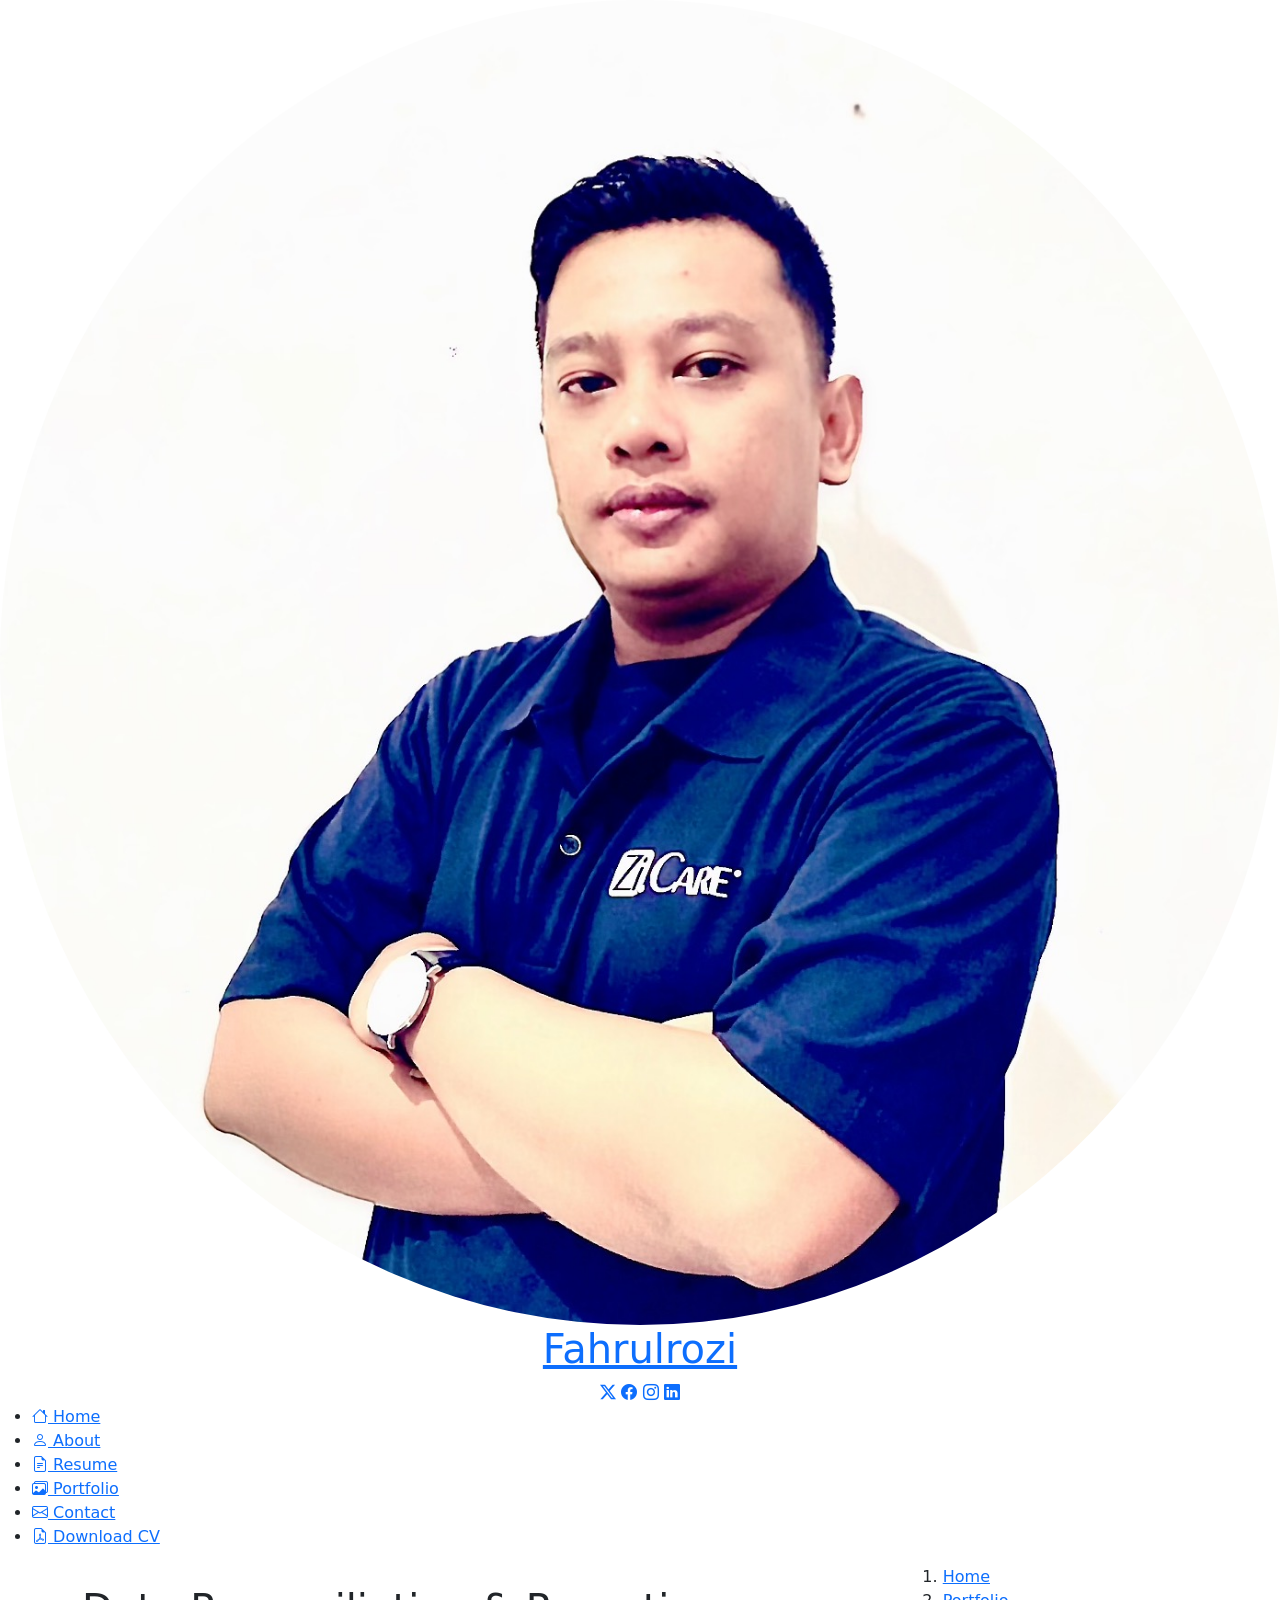
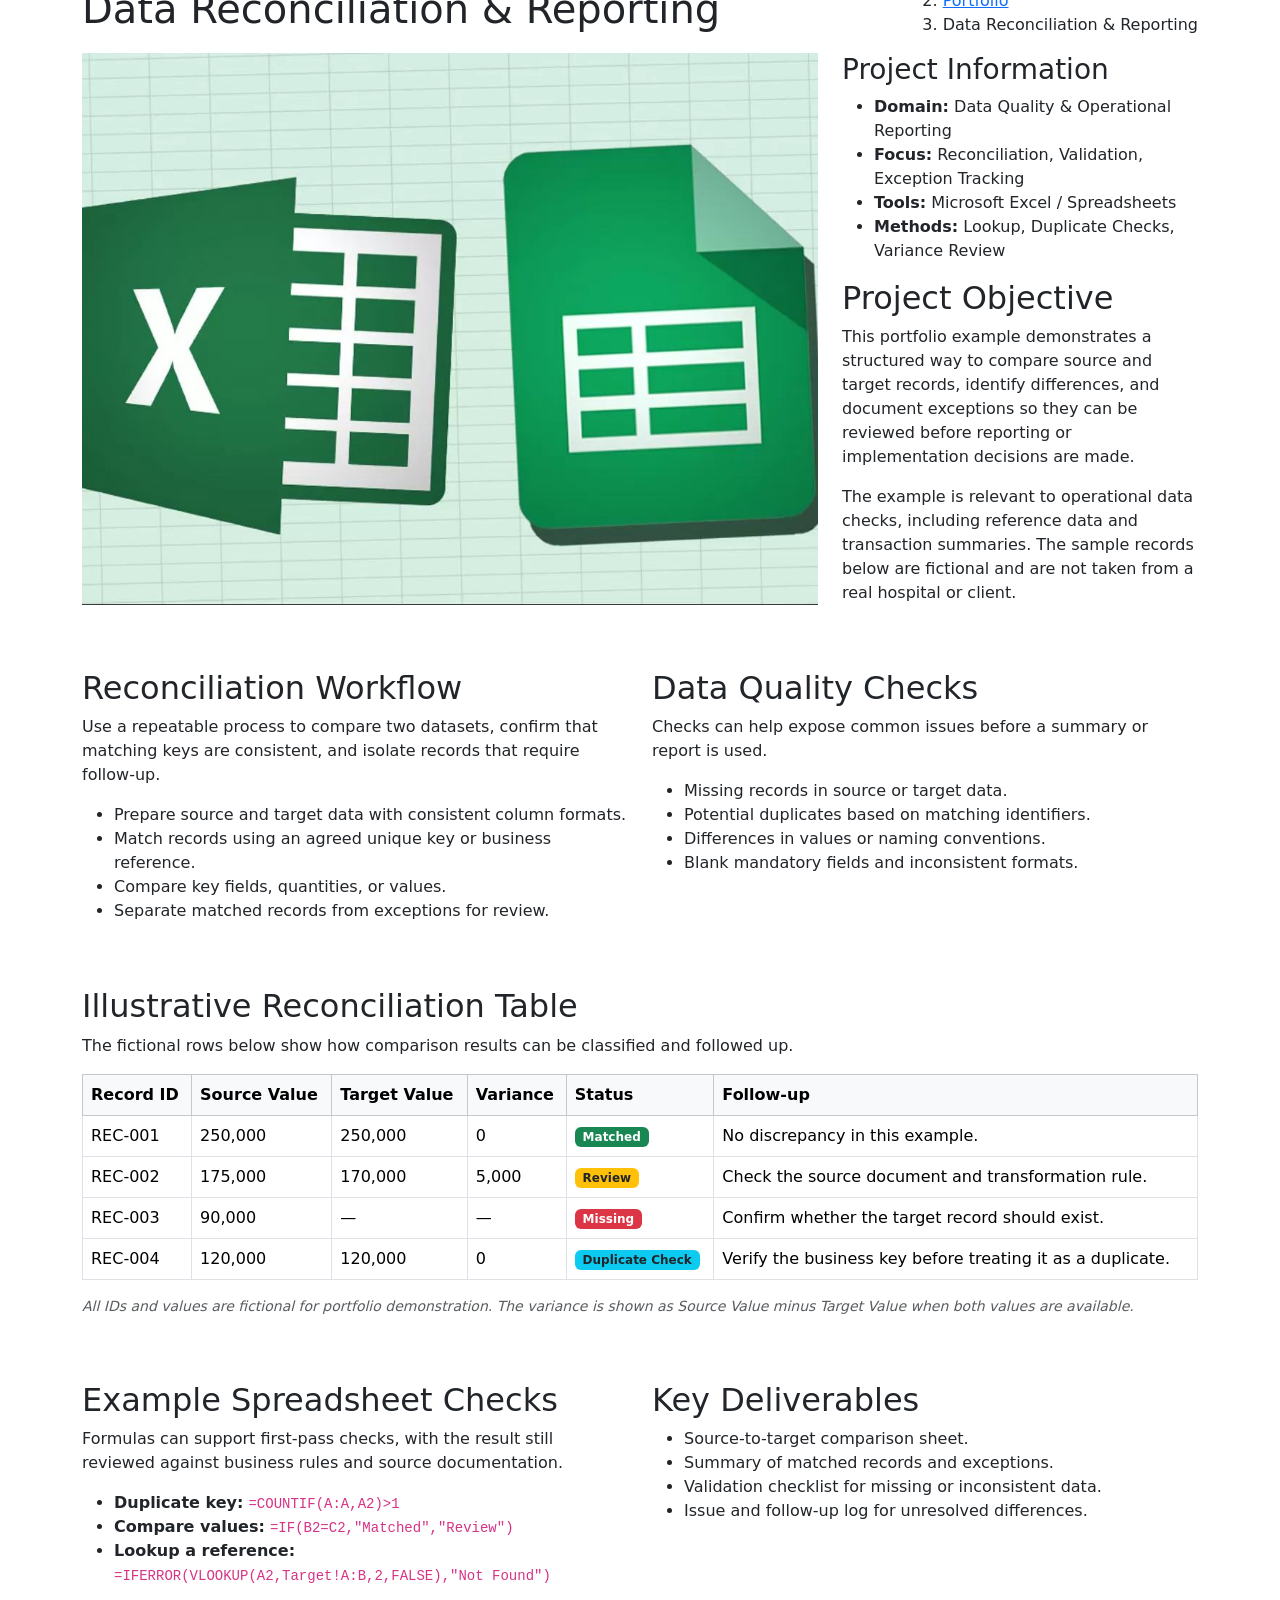
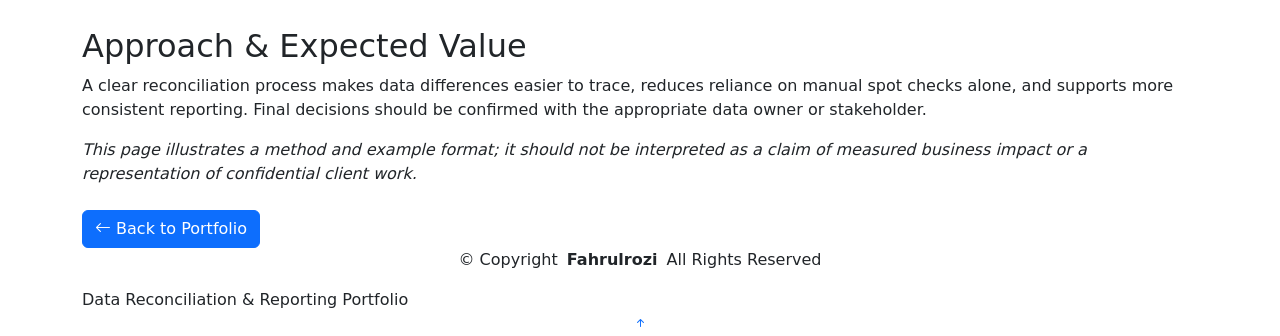
==== portfolio-details-data-reconciliation-reporting.html @ 9fb0274e "Update Excel card to data reconciliation reporting" ====
<!DOCTYPE html>
<html lang="en">
<head>
  <meta charset="utf-8">
  <meta content="width=device-width, initial-scale=1.0" name="viewport">
  <title>Data Reconciliation &amp; Reporting | Fahrulrozi</title>
  <meta name="description" content="Portfolio example covering spreadsheet-based data reconciliation, exception tracking, duplicate checks, and operational reporting.">
  <meta name="keywords" content="Data Reconciliation, Excel, Spreadsheet Analysis, Data Validation, Healthcare IT, Reporting">
  <link href="assets/img/favicon.png" rel="icon">
  <link href="assets/img/apple-touch-icon.png" rel="apple-touch-icon">
  <link href="https://fonts.googleapis.com" rel="preconnect">
  <link href="https://fonts.gstatic.com" rel="preconnect" crossorigin>
  <link href="https://fonts.googleapis.com/css2?family=Roboto:wght@100;300;400;500;700;900&family=Poppins:wght@300;400;500;600;700&family=Raleway:wght@300;400;500;600;700&display=swap" rel="stylesheet">
  <link href="assets/vendor/bootstrap/css/bootstrap.min.css" rel="stylesheet">
  <link href="assets/vendor/bootstrap-icons/bootstrap-icons.css" rel="stylesheet">
  <link href="assets/vendor/aos/aos.css" rel="stylesheet">
  <link href="assets/vendor/glightbox/css/glightbox.min.css" rel="stylesheet">
  <link href="assets/vendor/swiper/swiper-bundle.min.css" rel="stylesheet">
  <link href="assets/css/main.css" rel="stylesheet">
</head>
<body class="portfolio-details-page">
  <header id="header" class="header dark-background d-flex flex-column">
    <i class="header-toggle d-xl-none bi bi-list"></i>
    <div class="profile-img">
      <img src="assets/img/my-profile-img.jpg" alt="Fahrulrozi" class="img-fluid rounded-circle">
    </div>
    <a href="index.html" class="logo d-flex align-items-center justify-content-center"><h1 class="sitename">Fahrulrozi</h1></a>
    <div class="social-links text-center">
      <a href="https://x.com/fahrulrozhee" class="twitter" aria-label="X"><i class="bi bi-twitter-x"></i></a>
      <a href="https://www.facebook.com/Fahrulr0zii/" class="facebook" aria-label="Facebook"><i class="bi bi-facebook"></i></a>
      <a href="https://www.instagram.com/fahrul_r0zii/" class="instagram" aria-label="Instagram"><i class="bi bi-instagram"></i></a>
      <a href="https://www.linkedin.com/in/fahrulrozi-621724a4/" class="linkedin" aria-label="LinkedIn"><i class="bi bi-linkedin"></i></a>
    </div>
    <nav id="navmenu" class="navmenu">
      <ul>
        <li><a href="index.html#hero"><i class="bi bi-house navicon"></i> Home</a></li>
        <li><a href="index.html#about"><i class="bi bi-person navicon"></i> About</a></li>
        <li><a href="index.html#resume"><i class="bi bi-file-earmark-text navicon"></i> Resume</a></li>
        <li><a href="index.html#portfolio"><i class="bi bi-images navicon"></i> Portfolio</a></li>
        <li><a href="index.html#contact"><i class="bi bi-envelope navicon"></i> Contact</a></li>
        <li><a href="assets/CV - Fahrulrozi.pdf"><i class="bi bi-file-earmark-pdf navicon"></i> Download CV</a></li>
      </ul>
    </nav>
  </header>

  <main class="main">
    <div class="page-title dark-background">
      <div class="container d-lg-flex justify-content-between align-items-center">
        <h1 class="mb-2 mb-lg-0">Data Reconciliation &amp; Reporting</h1>
        <nav class="breadcrumbs"><ol><li><a href="index.html">Home</a></li><li><a href="index.html#portfolio">Portfolio</a></li><li class="current">Data Reconciliation &amp; Reporting</li></ol></nav>
      </div>
    </div>

    <section id="portfolio-details" class="portfolio-details section">
      <div class="container" data-aos="fade-up" data-aos-delay="100">
        <div class="row gy-4">
          <div class="col-lg-8">
            <div class="portfolio-details-slider swiper init-swiper">
              <script type="application/json" class="swiper-config">
                { "loop": false, "speed": 600, "slidesPerView": 1, "autoHeight": true, "pagination": { "el": ".swiper-pagination", "type": "bullets", "clickable": true } }
              </script>
              <div class="swiper-wrapper align-items-center">
                <div class="swiper-slide"><img src="assets/img/portfolio/excel.jpg" alt="Spreadsheet analysis cover" class="img-fluid"></div>
                <div class="swiper-slide"><img src="assets/img/portfolio/excel-1.jpg" alt="Spreadsheet example one" class="img-fluid"></div>
                <div class="swiper-slide"><img src="assets/img/portfolio/excel-2.jpg" alt="Spreadsheet example two" class="img-fluid"></div>
                <div class="swiper-slide"><img src="assets/img/portfolio/excel-3.jpg" alt="Spreadsheet example three" class="img-fluid"></div>
              </div>
              <div class="swiper-pagination"></div>
            </div>
          </div>

          <div class="col-lg-4">
            <div class="portfolio-info" data-aos="fade-up" data-aos-delay="200">
              <h3>Project Information</h3>
              <ul>
                <li><strong>Domain:</strong> Data Quality &amp; Operational Reporting</li>
                <li><strong>Focus:</strong> Reconciliation, Validation, Exception Tracking</li>
                <li><strong>Tools:</strong> Microsoft Excel / Spreadsheets</li>
                <li><strong>Methods:</strong> Lookup, Duplicate Checks, Variance Review</li>
              </ul>
            </div>
            <div class="portfolio-description" data-aos="fade-up" data-aos-delay="300">
              <h2>Project Objective</h2>
              <p>This portfolio example demonstrates a structured way to compare source and target records, identify differences, and document exceptions so they can be reviewed before reporting or implementation decisions are made.</p>
              <p>The example is relevant to operational data checks, including reference data and transaction summaries. The sample records below are fictional and are not taken from a real hospital or client.</p>
            </div>
          </div>
        </div>

        <div class="row gy-4 mt-4">
          <div class="col-lg-6"><div class="portfolio-description">
            <h2>Reconciliation Workflow</h2>
            <p>Use a repeatable process to compare two datasets, confirm that matching keys are consistent, and isolate records that require follow-up.</p>
            <ul>
              <li>Prepare source and target data with consistent column formats.</li>
              <li>Match records using an agreed unique key or business reference.</li>
              <li>Compare key fields, quantities, or values.</li>
              <li>Separate matched records from exceptions for review.</li>
            </ul>
          </div></div>
          <div class="col-lg-6"><div class="portfolio-description">
            <h2>Data Quality Checks</h2>
            <p>Checks can help expose common issues before a summary or report is used.</p>
            <ul>
              <li>Missing records in source or target data.</li>
              <li>Potential duplicates based on matching identifiers.</li>
              <li>Differences in values or naming conventions.</li>
              <li>Blank mandatory fields and inconsistent formats.</li>
            </ul>
          </div></div>
        </div>

        <div class="row gy-4 mt-4">
          <div class="col-12"><div class="portfolio-description">
            <h2>Illustrative Reconciliation Table</h2>
            <p>The fictional rows below show how comparison results can be classified and followed up.</p>
            <div class="table-responsive">
              <table class="table table-bordered table-hover align-middle">
                <thead class="table-light"><tr><th scope="col">Record ID</th><th scope="col">Source Value</th><th scope="col">Target Value</th><th scope="col">Variance</th><th scope="col">Status</th><th scope="col">Follow-up</th></tr></thead>
                <tbody>
                  <tr><td>REC-001</td><td>250,000</td><td>250,000</td><td>0</td><td><span class="badge bg-success">Matched</span></td><td>No discrepancy in this example.</td></tr>
                  <tr><td>REC-002</td><td>175,000</td><td>170,000</td><td>5,000</td><td><span class="badge bg-warning text-dark">Review</span></td><td>Check the source document and transformation rule.</td></tr>
                  <tr><td>REC-003</td><td>90,000</td><td>—</td><td>—</td><td><span class="badge bg-danger">Missing</span></td><td>Confirm whether the target record should exist.</td></tr>
                  <tr><td>REC-004</td><td>120,000</td><td>120,000</td><td>0</td><td><span class="badge bg-info text-dark">Duplicate Check</span></td><td>Verify the business key before treating it as a duplicate.</td></tr>
                </tbody>
              </table>
            </div>
            <p class="small text-muted"><em>All IDs and values are fictional for portfolio demonstration. The variance is shown as Source Value minus Target Value when both values are available.</em></p>
          </div></div>
        </div>

        <div class="row gy-4 mt-4">
          <div class="col-lg-6"><div class="portfolio-description">
            <h2>Example Spreadsheet Checks</h2>
            <p>Formulas can support first-pass checks, with the result still reviewed against business rules and source documentation.</p>
            <ul>
              <li><strong>Duplicate key:</strong> <code>=COUNTIF(A:A,A2)&gt;1</code></li>
              <li><strong>Compare values:</strong> <code>=IF(B2=C2,"Matched","Review")</code></li>
              <li><strong>Lookup a reference:</strong> <code>=IFERROR(VLOOKUP(A2,Target!A:B,2,FALSE),"Not Found")</code></li>
            </ul>
          </div></div>
          <div class="col-lg-6"><div class="portfolio-description">
            <h2>Key Deliverables</h2>
            <ul>
              <li>Source-to-target comparison sheet.</li>
              <li>Summary of matched records and exceptions.</li>
              <li>Validation checklist for missing or inconsistent data.</li>
              <li>Issue and follow-up log for unresolved differences.</li>
            </ul>
          </div></div>
        </div>

        <div class="portfolio-description mt-4">
          <h2>Approach &amp; Expected Value</h2>
          <p>A clear reconciliation process makes data differences easier to trace, reduces reliance on manual spot checks alone, and supports more consistent reporting. Final decisions should be confirmed with the appropriate data owner or stakeholder.</p>
          <p><em>This page illustrates a method and example format; it should not be interpreted as a claim of measured business impact or a representation of confidential client work.</em></p>
        </div>
        <div class="mt-4"><a href="index.html#portfolio" class="btn btn-primary"><i class="bi bi-arrow-left"></i> Back to Portfolio</a></div>
      </div>
    </section>
  </main>

  <footer id="footer" class="footer position-relative light-background">
    <div class="container">
      <div class="copyright text-center"><p>© <span>Copyright</span> <strong class="px-1 sitename">Fahrulrozi</strong> <span>All Rights Reserved</span></p></div>
      <div class="credits">Data Reconciliation &amp; Reporting Portfolio</div>
    </div>
  </footer>
  <a href="#" id="scroll-top" class="scroll-top d-flex align-items-center justify-content-center"><i class="bi bi-arrow-up-short"></i></a>
  <div id="preloader"></div>
  <script src="assets/vendor/bootstrap/js/bootstrap.bundle.min.js"></script>
  <script src="assets/vendor/aos/aos.js"></script>
  <script src="assets/vendor/glightbox/js/glightbox.min.js"></script>
  <script src="assets/vendor/swiper/swiper-bundle.min.js"></script>
  <script src="assets/js/main.js"></script>
</body>
</html>
---- assets/css/main.css ----
/**
* Template Name: iPortfolio
* Template URL: https://bootstrapmade.com/iportfolio-bootstrap-portfolio-websites-template/
* Updated: Jun 29 2024 with Bootstrap v5.3.3
* Author: BootstrapMade.com
* License: https://bootstrapmade.com/license/
*/

/*--------------------------------------------------------------
# Font & Color Variables
# Help: https://bootstrapmade.com/color-system/
--------------------------------------------------------------*/
/* Fonts */
:root {
  --default-font: "Roboto",  system-ui, -apple-system, "Segoe UI", Roboto, "Helvetica Neue", Arial, "Noto Sans", "Liberation Sans", sans-serif, "Apple Color Emoji", "Segoe UI Emoji", "Segoe UI Symbol", "Noto Color Emoji";
  --heading-font: "Raleway",  sans-serif;
  --nav-font: "Poppins",  sans-serif;
}

/* Global Colors - The following color variables are used throughout the website. Updating them here will change the color scheme of the entire website */
:root { 
  --background-color: #ffffff; /* Background color for the entire website, including individual sections */
  --default-color: #272829; /* Default color used for the majority of the text content across the entire website */
  --heading-color: #050d18; /* Color for headings, subheadings and title throughout the website */
  --accent-color: #149ddd; /* Accent color that represents your brand on the website. It's used for buttons, links, and other elements that need to stand out */
  --surface-color: #ffffff; /* The surface color is used as a background of boxed elements within sections, such as cards, icon boxes, or other elements that require a visual separation from the global background. */
  --contrast-color: #ffffff; /* Contrast color for text, ensuring readability against backgrounds of accent, heading, or default colors. */
}

/* Nav Menu Colors - The following color variables are used specifically for the navigation menu. They are separate from the global colors to allow for more customization options */
:root {
  --nav-color: #a8a9b4;  /* The default color of the main navmenu links */
  --nav-hover-color: #ffffff; /* Applied to main navmenu links when they are hovered over or active */
  --nav-mobile-background-color: #040b14; /* Used as the background color for mobile navigation menu */
  --nav-dropdown-background-color: #040b14; /* Used as the background color for dropdown items that appear when hovering over primary navigation items */
  --nav-dropdown-color: #a8a9b4; /* Used for navigation links of the dropdown items in the navigation menu. */
  --nav-dropdown-hover-color: #ffffff; /* Similar to --nav-hover-color, this color is applied to dropdown navigation links when they are hovered over. */
}

/* Color Presets - These classes override global colors when applied to any section or element, providing reuse of the sam color scheme. */

.light-background {
  --background-color: #f4fafd;
  --surface-color: #ffffff;
}

.dark-background {
  --background-color: #040b14;
  --default-color: #ffffff;
  --heading-color: #ffffff;
  --surface-color: #151f2b;
  --contrast-color: #ffffff;
}

/* Smooth scroll */
:root {
  scroll-behavior: smooth;
}

/*--------------------------------------------------------------
# General Styling & Shared Classes
--------------------------------------------------------------*/
body {
  color: var(--default-color);
  background-color: var(--background-color);
  font-family: var(--default-font);
}

a {
  color: var(--accent-color);
  text-decoration: none;
  transition: 0.3s;
}

a:hover {
  color: color-mix(in srgb, var(--accent-color), transparent 25%);
  text-decoration: none;
}

h1,
h2,
h3,
h4,
h5,
h6 {
  color: var(--heading-color);
  font-family: var(--heading-font);
}

/* PHP Email Form Messages
------------------------------*/
.php-email-form .error-message {
  display: none;
  background: #df1529;
  color: #ffffff;
  text-align: left;
  padding: 15px;
  margin-bottom: 24px;
  font-weight: 600;
}

.php-email-form .sent-message {
  display: none;
  color: #ffffff;
  background: #059652;
  text-align: center;
  padding: 15px;
  margin-bottom: 24px;
  font-weight: 600;
}

.php-email-form .loading {
  display: none;
  background: var(--surface-color);
  text-align: center;
  padding: 15px;
  margin-bottom: 24px;
}

.php-email-form .loading:before {
  content: "";
  display: inline-block;
  border-radius: 50%;
  width: 24px;
  height: 24px;
  margin: 0 10px -6px 0;
  border: 3px solid var(--accent-color);
  border-top-color: var(--surface-color);
  animation: php-email-form-loading 1s linear infinite;
}

@keyframes php-email-form-loading {
  0% {
    transform: rotate(0deg);
  }

  100% {
    transform: rotate(360deg);
  }
}

/*--------------------------------------------------------------
# Global Header
--------------------------------------------------------------*/
.header {
  color: var(--default-color);
  background-color: var(--background-color);
  position: fixed;
  top: 0;
  left: 0;
  bottom: 0;
  padding: 0 15px;
  width: 300px;
  transition: all ease-in-out 0.3s;
  overflow-y: auto;
  z-index: 997;
  border-right: 1px solid color-mix(in srgb, var(--default-color), transparent 90%);
}

.header .profile-img img {
  margin: 15px auto;
  display: block;
  width: 120px;
  border: 8px solid color-mix(in srgb, var(--default-color), transparent 85%);
}

.header .logo {
  line-height: 1;
  margin-bottom: 15px;
}

.header .logo img {
  max-height: 32px;
  margin-right: 8px;
}

.header .logo h1 {
  font-size: 24px;
  margin: 0;
  font-weight: 700;
  color: var(--heading-color);
}

.header .social-links {
  margin: 0 0 20px 0;
}

.header .social-links a {
  font-size: 16px;
  display: inline-flex;
  align-items: center;
  justify-content: center;
  background: color-mix(in srgb, var(--default-color), transparent 90%);
  color: var(--default-color);
  margin: 0 2px;
  border-radius: 50%;
  text-align: center;
  width: 40px;
  height: 40px;
  transition: 0.3s;
}

.header .social-links a:hover {
  color: var(--contrast-color);
  background: var(--accent-color);
}

@media (min-width: 1200px) {

  .header~main,
  .header~#footer {
    margin-left: 300px;
  }
}

@media (max-width: 1199px) {
  .header {
    left: -100%;
  }
}

.header.header-show {
  left: 0;
}

.header .header-toggle {
  color: var(--contrast-color);
  background-color: var(--accent-color);
  font-size: 22px;
  display: flex;
  align-items: center;
  justify-content: center;
  width: 40px;
  height: 40px;
  border-radius: 50%;
  cursor: pointer;
  position: fixed;
  top: 15px;
  right: 15px;
  z-index: 9999;
  transition: background-color 0.3s;
}

.header .header-toggle:hover {
  color: var(--contrast-color);
  background-color: color-mix(in srgb, var(--accent-color) 90%, white 15%);
}

/*--------------------------------------------------------------
# Navigation Menu
--------------------------------------------------------------*/
.mobile-nav-toggle {
  display: none;
}

.navmenu {
  padding: 0;
  z-index: 9997;
}

.navmenu ul {
  list-style: none;
  padding: 0 0 20px 0;
  margin: 0;
}

.navmenu a,
.navmenu a:focus {
  color: var(--nav-color);
  padding: 15px 10px;
  font-family: var(--nav-font);
  font-size: 16px;
  font-weight: 400;
  display: flex;
  align-items: center;
  white-space: nowrap;
  transition: 0.3s;
  width: 100%;
}

.navmenu a .navicon,
.navmenu a:focus .navicon {
  font-size: 20px;
  margin-right: 10px;
}

.navmenu a .toggle-dropdown,
.navmenu a:focus .toggle-dropdown {
  font-size: 12px;
  line-height: 0;
  margin-left: auto;
  width: 30px;
  height: 30px;
  display: flex;
  align-items: center;
  justify-content: center;
  border-radius: 50%;
  transition: 0.3s;
  flex-shrink: 0;
  background-color: color-mix(in srgb, var(--accent-color), transparent 90%);
}

.navmenu a .toggle-dropdown:hover,
.navmenu a:focus .toggle-dropdown:hover {
  background-color: var(--accent-color);
  color: var(--contrast-color);
}

.navmenu a:hover,
.navmenu .active,
.navmenu .active:focus {
  color: var(--nav-hover-color);
}

.navmenu a:hover .navicon,
.navmenu .active .navicon,
.navmenu .active:focus .navicon {
  color: var(--accent-color);
}

.navmenu .active .toggle-dropdown,
.navmenu .active:focus .toggle-dropdown {
  background-color: var(--accent-color);
  color: var(--contrast-color);
  transform: rotate(180deg);
}

.navmenu .dropdown {
  display: block;
}

.navmenu .dropdown a,
.navmenu .dropdown a:focus {
  color: --nav-dropdown-color;
}

.navmenu .dropdown a:hover,
.navmenu .dropdown .active,
.navmenu .dropdown .active:focus {
  color: var(--nav-dropdown-hover-color);
}

.navmenu .dropdown ul {
  position: static;
  display: none;
  z-index: 99;
  padding: 5px 10px;
  margin: 5px 10px;
  background-color: var(--nav-dropdown-background-color);
  border: 1px solid color-mix(in srgb, var(--default-color), transparent 90%);
  box-shadow: none;
  transition: all 0.5s ease-in-out;
}

.navmenu .dropdown ul ul {
  background-color: rgba(33, 37, 41, 0.1);
}

.navmenu .dropdown>.dropdown-active {
  display: block;
  background-color: rgba(33, 37, 41, 0.03);
}

/*--------------------------------------------------------------
# Global Footer
--------------------------------------------------------------*/
.footer {
  color: var(--default-color);
  background-color: var(--background-color);
  font-size: 14px;
  padding: 40px 0;
  position: relative;
  border-top: 1px solid color-mix(in srgb, var(--default-color), transparent 90%);
}

.footer .copyright p {
  margin-bottom: 0;
}

.footer .credits {
  margin-top: 4px;
  font-size: 13px;
  text-align: center;
}

/*--------------------------------------------------------------
# Preloader
--------------------------------------------------------------*/
#preloader {
  position: fixed;
  inset: 0;
  z-index: 999999;
  overflow: hidden;
  background: var(--background-color);
  transition: all 0.6s ease-out;
}

#preloader:before {
  content: "";
  position: fixed;
  top: calc(50% - 30px);
  left: calc(50% - 30px);
  border: 6px solid #ffffff;
  border-color: var(--accent-color) transparent var(--accent-color) transparent;
  border-radius: 50%;
  width: 60px;
  height: 60px;
  animation: animate-preloader 1.5s linear infinite;
}

@keyframes animate-preloader {
  0% {
    transform: rotate(0deg);
  }

  100% {
    transform: rotate(360deg);
  }
}

/*--------------------------------------------------------------
# Scroll Top Button
--------------------------------------------------------------*/
.scroll-top {
  position: fixed;
  visibility: hidden;
  opacity: 0;
  right: 15px;
  bottom: -15px;
  z-index: 99999;
  background-color: var(--accent-color);
  width: 44px;
  height: 44px;
  border-radius: 50px;
  transition: all 0.4s;
}

.scroll-top i {
  font-size: 24px;
  color: var(--contrast-color);
  line-height: 0;
}

.scroll-top:hover {
  background-color: color-mix(in srgb, var(--accent-color), transparent 20%);
  color: var(--contrast-color);
}

.scroll-top.active {
  visibility: visible;
  opacity: 1;
  bottom: 15px;
}

/*--------------------------------------------------------------
# Disable aos animation delay on mobile devices
--------------------------------------------------------------*/
@media screen and (max-width: 768px) {
  [data-aos-delay] {
    transition-delay: 0 !important;
  }
}

/*--------------------------------------------------------------
# Global Page Titles & Breadcrumbs
--------------------------------------------------------------*/
.page-title {
  color: var(--default-color);
  background-color: var(--background-color);
  padding: 25px 0;
  position: relative;
}

.page-title h1 {
  font-size: 24px;
  font-weight: 700;
}

.page-title .breadcrumbs ol {
  display: flex;
  flex-wrap: wrap;
  list-style: none;
  padding: 0;
  margin: 0;
  font-size: 14px;
  font-weight: 400;
}

.page-title .breadcrumbs ol li+li {
  padding-left: 10px;
}

.page-title .breadcrumbs ol li+li::before {
  content: "/";
  display: inline-block;
  padding-right: 10px;
  color: color-mix(in srgb, var(--default-color), transparent 70%);
}

/*--------------------------------------------------------------
# Global Sections
--------------------------------------------------------------*/
section,
.section {
  color: var(--default-color);
  background-color: var(--background-color);
  padding: 60px 0;
  overflow: clip;
}

/*--------------------------------------------------------------
# Global Section Titles
--------------------------------------------------------------*/
.section-title {
  padding-bottom: 60px;
  position: relative;
}

.section-title h2 {
  font-size: 32px;
  font-weight: 700;
  margin-bottom: 20px;
  padding-bottom: 20px;
  position: relative;
}

.section-title h2:after {
  content: "";
  position: absolute;
  display: block;
  width: 50px;
  height: 3px;
  background: var(--accent-color);
  left: 0;
  bottom: 0;
}

.section-title p {
  margin-bottom: 0;
}

/*--------------------------------------------------------------
# Hero Section
--------------------------------------------------------------*/
.hero {
  width: 100%;
  min-height: 100vh;
  position: relative;
  padding: 80px 0;
  display: flex;
  align-items: center;
  justify-content: center;
}

.hero img {
  position: absolute;
  inset: 0;
  display: block;
  width: 100%;
  height: 100%;
  object-fit: cover;
  z-index: 1;
}

.hero:before {
  content: "";
  background: color-mix(in srgb, var(--background-color), transparent 70%);
  position: absolute;
  inset: 0;
  z-index: 2;
}

.hero .container {
  position: relative;
  z-index: 3;
}

.hero h2 {
  margin: 0;
  font-size: 64px;
  font-weight: 700;
}

.hero p {
  margin: 5px 0 0 0;
  font-size: 26px;
}

.hero p span {
  letter-spacing: 1px;
  border-bottom: 2px solid var(--accent-color);
}

.hero .social-links {
  margin-top: 25px;
}

.hero .social-links a {
  font-size: 24px;
  display: inline-block;
  color: color-mix(in srgb, var(--default-color), transparent 50%);
  line-height: 1;
  margin-right: 20px;
  transition: 0.3s;
}

.hero .social-links a:hover {
  color: var(--accent-color);
}

@media (max-width: 768px) {
  .hero h2 {
    font-size: 32px;
  }

  .hero p {
    font-size: 20px;
  }
}

/*--------------------------------------------------------------
# About Section
--------------------------------------------------------------*/
.about .content h2 {
  font-weight: 700;
  font-size: 24px;
}

.about .content ul {
  list-style: none;
  padding: 0;
}

.about .content ul li {
  margin-bottom: 20px;
  display: flex;
  align-items: center;
}

.about .content ul strong {
  margin-right: 10px;
}

.about .content ul i {
  font-size: 16px;
  margin-right: 5px;
  color: var(--accent-color);
  line-height: 0;
}

/*--------------------------------------------------------------
# Stats Section
--------------------------------------------------------------*/
.stats .stats-item {
  padding: 30px;
  width: 100%;
}

.stats .stats-item i {
  color: var(--accent-color);
  display: block;
  font-size: 44px;
  float: left;
  line-height: 0;
}

.stats .stats-item .purecounter {
  color: var(--heading-color);
  font-size: 48px;
  line-height: 40px;
  display: block;
  font-weight: 700;
  margin-left: 60px;
}

.stats .stats-item p {
  color: color-mix(in srgb, var(--default-color), transparent 40%);
  padding: 15px 0 0 0;
  margin: 0 0 0 60px;
  font-family: var(--heading-font);
  font-size: 14px;
}

/*--------------------------------------------------------------
# Skills Section
--------------------------------------------------------------*/
.skills .progress {
  height: 60px;
  display: block;
  background: none;
  border-radius: 0;
}

.skills .progress .skill {
  color: var(--heading-color);
  padding: 0;
  margin: 0 0 6px 0;
  text-transform: uppercase;
  display: block;
  font-weight: 600;
  font-family: var(--heading-font);
}

.skills .progress .skill .val {
  float: right;
  font-style: normal;
}

.skills .progress-bar-wrap {
  background: color-mix(in srgb, var(--default-color), transparent 90%);
  height: 10px;
}

.skills .progress-bar {
  width: 1px;
  height: 10px;
  transition: 0.9s;
  background-color: var(--accent-color);
}

/*--------------------------------------------------------------
# Resume Section
--------------------------------------------------------------*/
.resume .resume-title {
  color: var(--heading-color);
  font-size: 26px;
  font-weight: 700;
  margin-top: 20px;
  margin-bottom: 20px;
}

.resume .resume-item {
  padding: 0 0 20px 20px;
  margin-top: -2px;
  border-left: 2px solid var(--accent-color);
  position: relative;
}

.resume .resume-item h4 {
  line-height: 18px;
  font-size: 18px;
  font-weight: 600;
  text-transform: uppercase;
  color: color-mix(in srgb, var(--default-color), transparent 20%);
  margin-bottom: 10px;
}

.resume .resume-item h5 {
  font-size: 16px;
  padding: 5px 15px;
  display: inline-block;
  font-weight: 600;
  margin-bottom: 10px;
}

.resume .resume-item ul {
  padding-left: 20px;
}

.resume .resume-item ul li {
  padding-bottom: 10px;
}

.resume .resume-item:last-child {
  padding-bottom: 0;
}

.resume .resume-item::before {
  content: "";
  position: absolute;
  width: 16px;
  height: 16px;
  border-radius: 50px;
  left: -9px;
  top: 0;
  background: var(--background-color);
  border: 2px solid var(--accent-color);
}

/*--------------------------------------------------------------
# Portfolio Section
--------------------------------------------------------------*/
.portfolio .portfolio-filters {
  padding: 0;
  margin: 0 auto 20px auto;
  list-style: none;
  text-align: center;
}

.portfolio .portfolio-filters li {
  cursor: pointer;
  display: inline-block;
  padding: 0;
  font-size: 14px;
  font-weight: 400;
  margin: 0 10px;
  line-height: 1;
  text-transform: uppercase;
  margin-bottom: 10px;
  transition: all 0.3s ease-in-out;
}

.portfolio .portfolio-filters li:hover,
.portfolio .portfolio-filters li.filter-active {
  color: var(--accent-color);
}

.portfolio .portfolio-filters li:first-child {
  margin-left: 0;
}

.portfolio .portfolio-filters li:last-child {
  margin-right: 0;
}

@media (max-width: 575px) {
  .portfolio .portfolio-filters li {
    font-size: 14px;
    margin: 0 5px;
  }
}

.portfolio .portfolio-content {
  position: relative;
  overflow: hidden;
}

.portfolio .portfolio-content img {
  transition: 0.3s;
}

.portfolio .portfolio-content .portfolio-info {
  opacity: 0;
  position: absolute;
  inset: 0;
  z-index: 3;
  transition: all ease-in-out 0.3s;
  background: rgba(0, 0, 0, 0.6);
  padding: 15px;
}

.portfolio .portfolio-content .portfolio-info h4 {
  font-size: 14px;
  padding: 5px 10px;
  font-weight: 400;
  color: #ffffff;
  display: inline-block;
  background-color: var(--accent-color);
}

.portfolio .portfolio-content .portfolio-info p {
  position: absolute;
  bottom: 10px;
  text-align: center;
  display: inline-block;
  left: 0;
  right: 0;
  font-size: 16px;
  font-weight: 600;
  color: rgba(255, 255, 255, 0.8);
}

.portfolio .portfolio-content .portfolio-info .preview-link,
.portfolio .portfolio-content .portfolio-info .details-link {
  position: absolute;
  left: calc(50% - 40px);
  font-size: 26px;
  top: calc(50% - 14px);
  color: #fff;
  transition: 0.3s;
  line-height: 1.2;
}

.portfolio .portfolio-content .portfolio-info .preview-link:hover,
.portfolio .portfolio-content .portfolio-info .details-link:hover {
  color: var(--accent-color);
}

.portfolio .portfolio-content .portfolio-info .details-link {
  left: 50%;
  font-size: 34px;
  line-height: 0;
}

.portfolio .portfolio-content:hover .portfolio-info {
  opacity: 1;
}

.portfolio .portfolio-content:hover img {
  transform: scale(1.1);
}

/*--------------------------------------------------------------
# Services Section
--------------------------------------------------------------*/
.services .service-item {
  position: relative;
}

.services .service-item .icon {
  background: var(--accent-color);
  display: flex;
  align-items: center;
  justify-content: center;
  width: 54px;
  height: 54px;
  border-radius: 50%;
  transition: 0.5s;
  border: 1px solid var(--accent-color);
  margin-right: 20px;
}

.services .service-item .icon i {
  color: var(--contrast-color);
  font-size: 24px;
  line-height: 0;
}

.services .service-item:hover .icon {
  background: var(--surface-color);
}

.services .service-item:hover .icon i {
  color: var(--accent-color);
}

.services .service-item .title {
  font-weight: 700;
  margin-bottom: 15px;
  font-size: 18px;
}

.services .service-item .title a {
  color: var(--heading-color);
}

.services .service-item .title a:hover {
  color: var(--accent-color);
}

.services .service-item .description {
  line-height: 24px;
  font-size: 14px;
}

/*--------------------------------------------------------------
# Testimonials Section
--------------------------------------------------------------*/
.testimonials .testimonials-carousel,
.testimonials .testimonials-slider {
  overflow: hidden;
}

.testimonials .testimonial-item {
  box-sizing: content-box;
  text-align: center;
  min-height: 320px;
}

.testimonials .testimonial-item .testimonial-img {
  width: 90px;
  border-radius: 50%;
  margin: 0 auto;
}

.testimonials .testimonial-item h3 {
  font-size: 18px;
  font-weight: bold;
  margin: 10px 0 5px 0;
}

.testimonials .testimonial-item h4 {
  font-size: 14px;
  color: color-mix(in srgb, var(--default-color), transparent 20%);
  margin: 0;
}

.testimonials .testimonial-item .quote-icon-left,
.testimonials .testimonial-item .quote-icon-right {
  color: color-mix(in srgb, var(--accent-color), transparent 40%);
  font-size: 26px;
  line-height: 0;
}

.testimonials .testimonial-item .quote-icon-left {
  display: inline-block;
  left: -5px;
  position: relative;
}

.testimonials .testimonial-item .quote-icon-right {
  display: inline-block;
  right: -5px;
  position: relative;
  top: 10px;
  transform: scale(-1, -1);
}

.testimonials .testimonial-item p {
  font-style: italic;
  margin: 0 15px 15px 15px;
  padding: 20px;
  background-color: var(--surface-color);
  position: relative;
  margin-bottom: 35px;
  border-radius: 6px;
  box-shadow: 0px 2px 15px rgba(0, 0, 0, 0.1);
}

.testimonials .testimonial-item p::after {
  content: "";
  width: 0;
  height: 0;
  border-top: 20px solid var(--surface-color);
  border-right: 20px solid transparent;
  border-left: 20px solid transparent;
  position: absolute;
  bottom: -20px;
  left: calc(50% - 20px);
}

.testimonials .swiper-wrapper {
  height: auto;
}

.testimonials .swiper-pagination {
  margin-top: 40px;
  position: relative;
}

.testimonials .swiper-pagination .swiper-pagination-bullet {
  width: 12px;
  height: 12px;
  background-color: var(--background-color);
  opacity: 1;
  border: 1px solid var(--accent-color);
}

.testimonials .swiper-pagination .swiper-pagination-bullet-active {
  background-color: var(--accent-color);
}

/*--------------------------------------------------------------
# Contact Section
--------------------------------------------------------------*/
.contact .info-wrap {
  background-color: var(--surface-color);
  box-shadow: 0px 0px 20px rgba(0, 0, 0, 0.1);
  padding: 30px;
}

@media (max-width: 575px) {
  .contact .info-wrap {
    padding: 20px;
  }
}

.contact .info-item {
  margin-bottom: 40px;
}

.contact .info-item i {
  font-size: 20px;
  color: var(--accent-color);
  background: color-mix(in srgb, var(--accent-color), transparent 92%);
  width: 44px;
  height: 44px;
  display: flex;
  justify-content: center;
  align-items: center;
  border-radius: 50px;
  transition: all 0.3s ease-in-out;
  margin-right: 15px;
}

.contact .info-item h3 {
  padding: 0;
  font-size: 18px;
  font-weight: 700;
  margin-bottom: 5px;
}

.contact .info-item p {
  padding: 0;
  margin-bottom: 0;
  font-size: 14px;
}

.contact .info-item:hover i {
  background: var(--accent-color);
  color: var(--contrast-color);
}

.contact .php-email-form {
  background-color: var(--surface-color);
  height: 100%;
  padding: 30px;
  box-shadow: 0px 0px 20px rgba(0, 0, 0, 0.1);
}

@media (max-width: 575px) {
  .contact .php-email-form {
    padding: 20px;
  }
}

.contact .php-email-form input[type=text],
.contact .php-email-form input[type=email],
.contact .php-email-form textarea {
  font-size: 14px;
  padding: 10px 15px;
  box-shadow: none;
  border-radius: 0;
  color: var(--default-color);
  background-color: var(--surface-color);
  border-color: color-mix(in srgb, var(--default-color), transparent 80%);
}

.contact .php-email-form input[type=text]:focus,
.contact .php-email-form input[type=email]:focus,
.contact .php-email-form textarea:focus {
  border-color: var(--accent-color);
}

.contact .php-email-form input[type=text]::placeholder,
.contact .php-email-form input[type=email]::placeholder,
.contact .php-email-form textarea::placeholder {
  color: color-mix(in srgb, var(--default-color), transparent 70%);
}

.contact .php-email-form button[type=submit] {
  color: var(--contrast-color);
  background: var(--accent-color);
  border: 0;
  padding: 10px 30px;
  transition: 0.4s;
  border-radius: 50px;
}

.contact .php-email-form button[type=submit]:hover {
  background: color-mix(in srgb, var(--accent-color), transparent 25%);
}

/*--------------------------------------------------------------
# Portfolio Details Section
--------------------------------------------------------------*/
.portfolio-details .portfolio-details-slider img {
  width: 100%;
}

.portfolio-details .portfolio-details-slider .swiper-pagination {
  margin-top: 20px;
  position: relative;
}

.portfolio-details .portfolio-details-slider .swiper-pagination .swiper-pagination-bullet {
  width: 12px;
  height: 12px;
  background-color: color-mix(in srgb, var(--default-color), transparent 85%);
  opacity: 1;
}

.portfolio-details .portfolio-details-slider .swiper-pagination .swiper-pagination-bullet-active {
  background-color: var(--accent-color);
}

.portfolio-details .portfolio-info {
  padding: 30px;
  box-shadow: 0px 0 30px rgba(0, 0, 0, 0.1);
}

.portfolio-details .portfolio-info h3 {
  font-size: 22px;
  font-weight: 700;
  margin-bottom: 20px;
  padding-bottom: 20px;
  border-bottom: 1px solid color-mix(in srgb, var(--default-color), transparent 85%);
}

.portfolio-details .portfolio-info ul {
  list-style: none;
  padding: 0;
  font-size: 15px;
}

.portfolio-details .portfolio-info ul li+li {
  margin-top: 10px;
}

.portfolio-details .portfolio-description {
  padding-top: 30px;
}

.portfolio-details .portfolio-description h2 {
  font-size: 26px;
  font-weight: 700;
  margin-bottom: 20px;
}

.portfolio-details .portfolio-description p {
  padding: 0;
  color: color-mix(in srgb, var(--default-color), transparent 30%);
}

/*--------------------------------------------------------------
# Service Details Section
--------------------------------------------------------------*/
.service-details .services-list {
  padding: 10px 30px;
  border: 1px solid color-mix(in srgb, var(--default-color), transparent 90%);
  margin-bottom: 20px;
}

.service-details .services-list a {
  display: block;
  line-height: 1;
  padding: 8px 0 8px 15px;
  border-left: 3px solid color-mix(in srgb, var(--default-color), transparent 70%);
  margin: 20px 0;
  color: color-mix(in srgb, var(--default-color), transparent 20%);
  transition: 0.3s;
}

.service-details .services-list a.active {
  color: var(--heading-color);
  font-weight: 700;
  border-color: var(--accent-color);
}

.service-details .services-list a:hover {
  border-color: var(--accent-color);
}

.service-details .services-img {
  margin-bottom: 20px;
}

.service-details h3 {
  font-size: 26px;
  font-weight: 700;
}

.service-details h4 {
  font-size: 20px;
  font-weight: 700;
}

.service-details p {
  font-size: 15px;
}

.service-details ul {
  list-style: none;
  padding: 0;
  font-size: 15px;
}

.service-details ul li {
  padding: 5px 0;
  display: flex;
  align-items: center;
}

.service-details ul i {
  font-size: 20px;
  margin-right: 8px;
  color: var(--accent-color);
}

/*--------------------------------------------------------------
# Starter Section Section
--------------------------------------------------------------*/
.starter-section {
  /* Add your styles here */
}
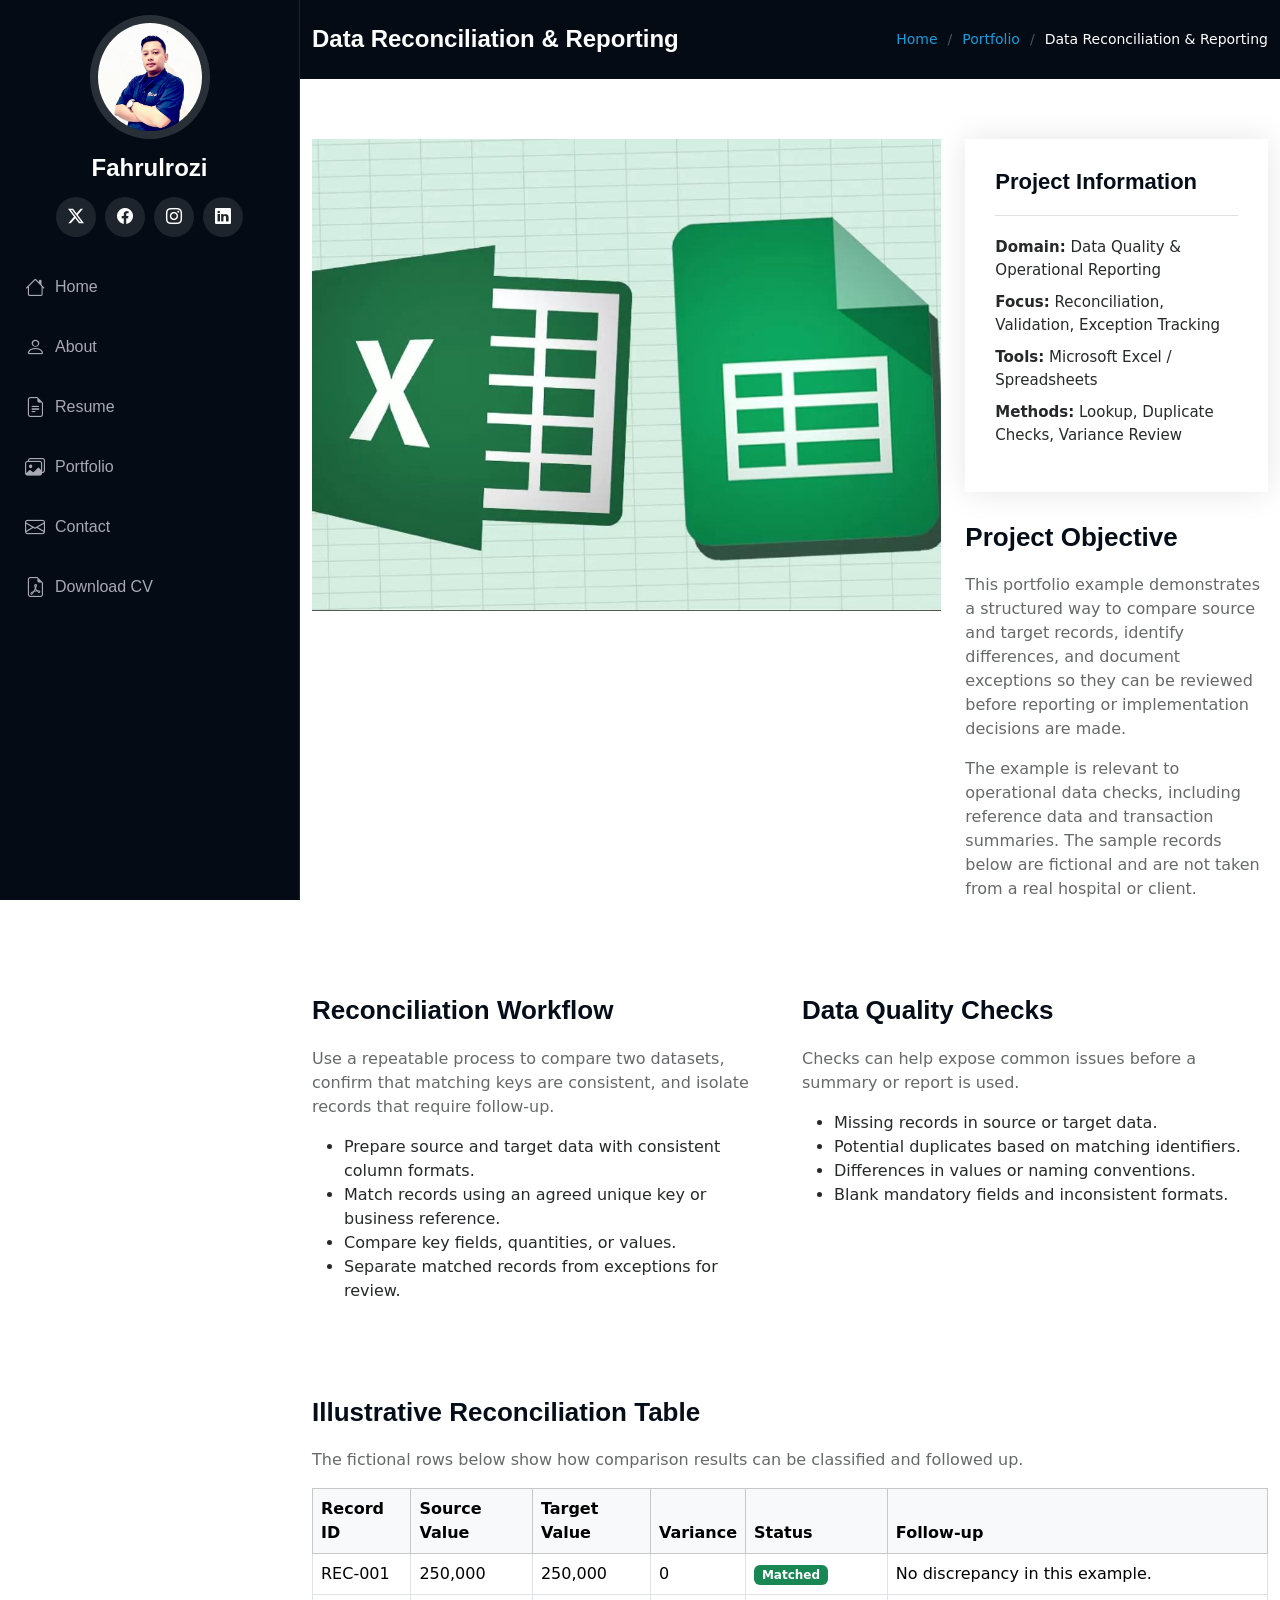
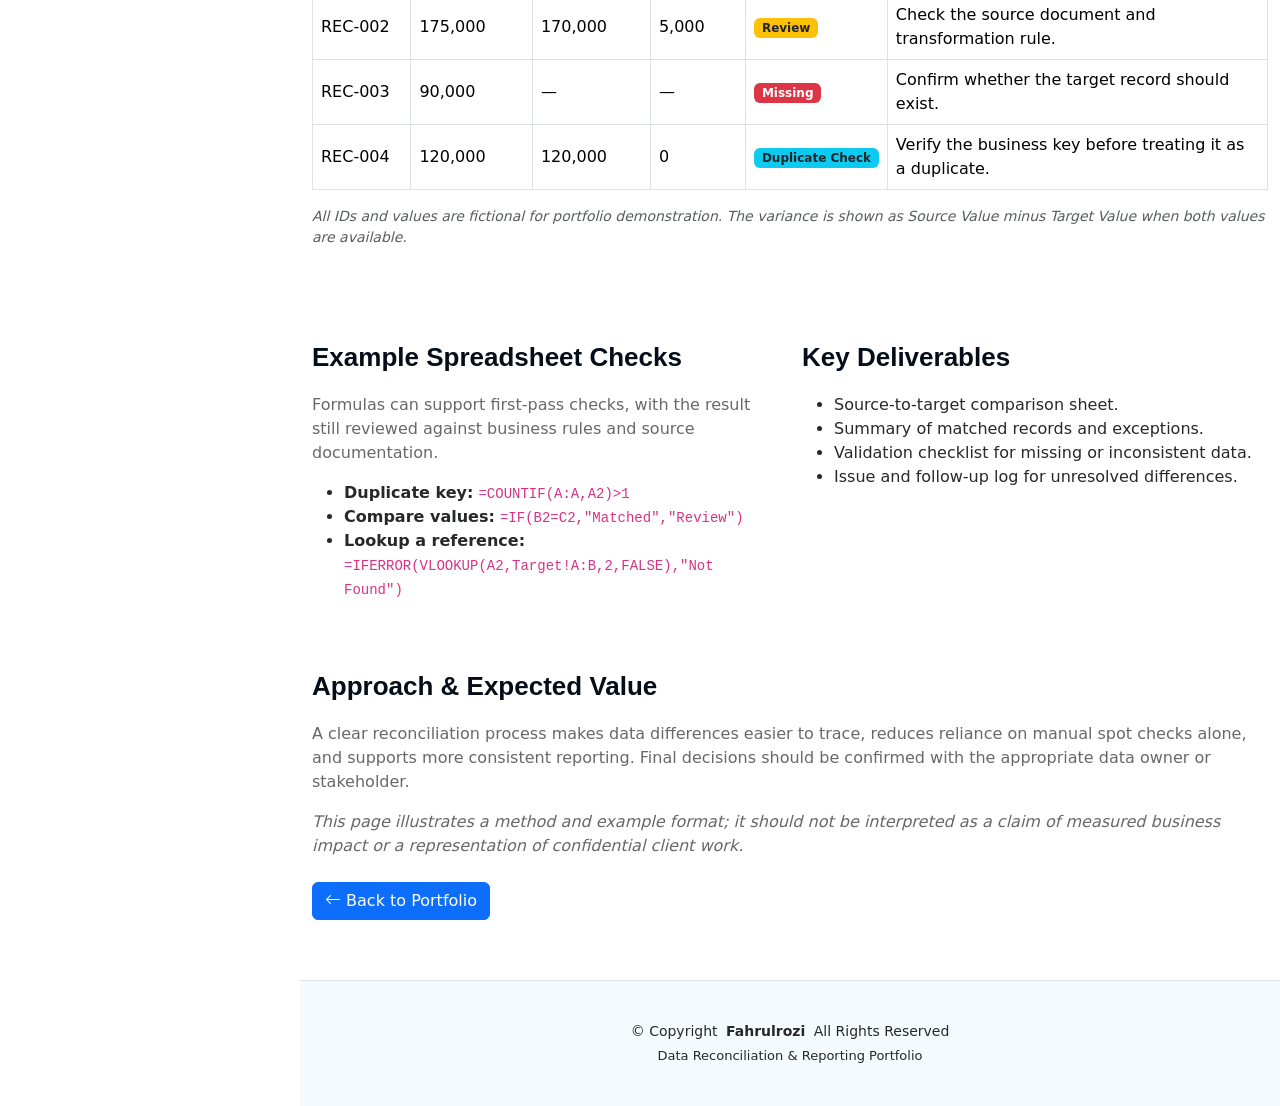
==== commit 31583e87: "Track visits on portfolio detail pages" ====
--- a/portfolio-details-data-reconciliation-reporting.html
+++ b/portfolio-details-data-reconciliation-reporting.html
@@ -173,5 +173,6 @@
   <script src="assets/vendor/glightbox/js/glightbox.min.js"></script>
   <script src="assets/vendor/swiper/swiper-bundle.min.js"></script>
   <script src="assets/js/main.js"></script>
+<script data-goatcounter="https://fahrulrozi.goatcounter.com/count" async src="https://gc.zgo.at/count.js"></script>
 </body>
 </html>
--- a/assets/css/main.css
+++ b/assets/css/main.css
@@ -1272,4 +1272,20 @@
 --------------------------------------------------------------*/
 .starter-section {
   /* Add your styles here */
-}+}
+
+
+/* Portfolio: consistent card sizes and spacing */
+.portfolio .portfolio-content {
+  position: relative;
+  overflow: hidden;
+  aspect-ratio: 4 / 3;
+  height: auto !important;
+}
+
+.portfolio .portfolio-content img {
+  display: block;
+  width: 100%;
+  height: 100%;
+  object-fit: cover;
+}
